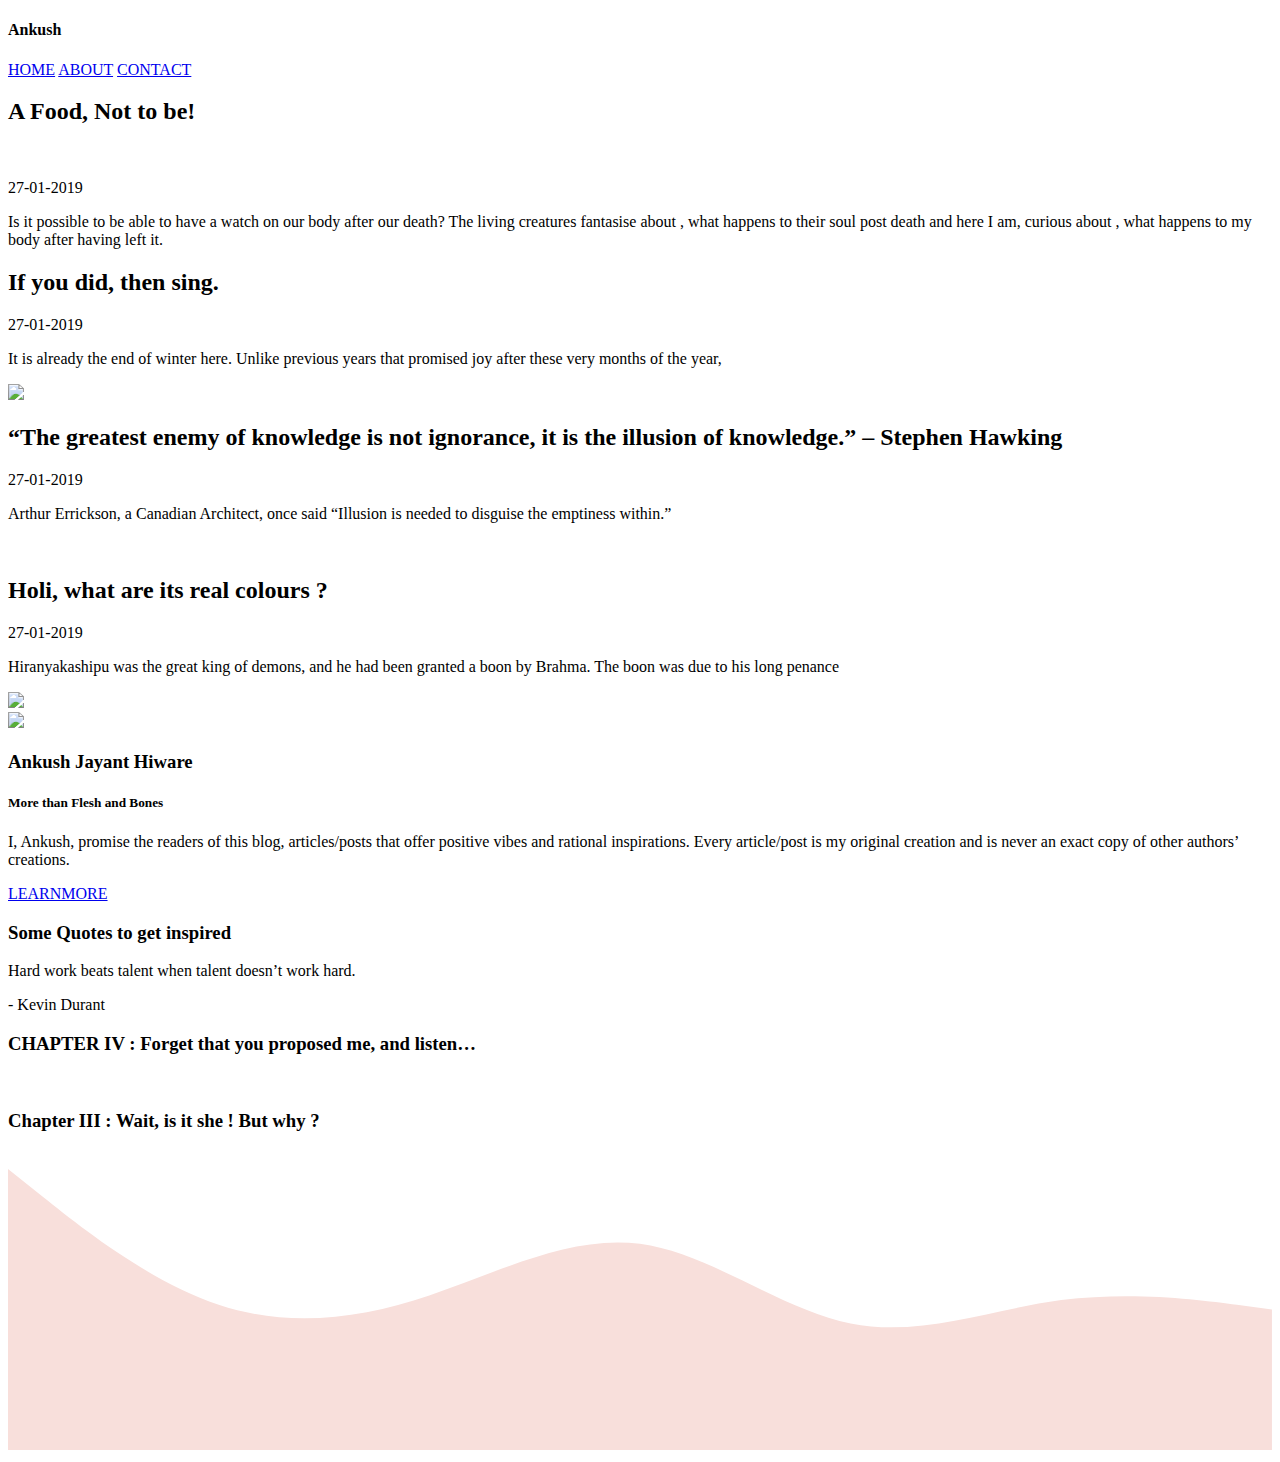
==== index.html @ 95fefa55 "Rename responsive_nav.html to index.html" ====
<!DOCTYPE html>
<html lang="en">
<head>
    <meta charset="UTF-8">
    <meta name="viewport" content="width=device-width, initial-scale=1.0">
    <title>HOME</title>
    <link rel="stylesheet" href="responsive_nav_style.css">
    <style>
        @import url('https://fonts.googleapis.com/css2?family=Raleway:wght@400;500&family=Sacramento&family=Work+Sans&display=swap');
    </style>
</head>
<body>
    <div class="content">
        <header>
            <div class="navbar container-flex" >
                <div class="logo">
                    <h4>Ankush</h4>
                    <!-- <p class="subtitle">A Blog Exploring Minimilism In Life</p> -->
                </div>
                <nav>
                        <a href="#">HOME</a>
                        <a href="#">ABOUT</a>
                        <a href="#">CONTACT</a>
                </nav>
            </div>

        </header>
        
        <div class="container container-flex">
            <main role="main">
                <article class="article-featured">
                    <h2 class="article-featured-title">
                        A Food, Not to be!
                    </h2>
                    <img src=".\blog project\img\feat_img.png" alt="" class="article-feat-image" >
                    <p class="article-featured-info">
                        27-01-2019
                    </p>
                    <p class="article-body ">
                        Is it possible to be able to have a watch on our body after our death? 
                        The living creatures fantasise about ,
                        what happens to their soul post death and here I am, curious about ,
                        what happens to my body after having left it.
                    </p> 
                    <a class="links" href="#" class="article-readmore"> </a>
                </article>
                <article class="article-recent">
                    <div class="article-recent-main ">
                        <h2 class="title article-title">
                            If you did, then sing.
                        </h2>
                        <p class="article-info">
                            27-01-2019
                        </p>
                        <p class="article-body ">
                            It is already the end of winter here.
                            Unlike previous years that promised joy after these very months of the year, 
                        </p> 

                    </div>
                    <div class="article-recent-secondary">
                        <img src=".\blog project\img\sing.png"  class="article-image">

                        
                    </div>
                </article>
                <article class="article-recent">
                    <div class="article-recent-main ">
                        <h2 class="title article-title">
                            “The greatest enemy of knowledge is not ignorance, 
                            it is the illusion of knowledge.” – Stephen Hawking
                        </h2>
                        <p class="article-info">
                            27-01-2019
                        </p>
                        <p class="article-body ">
                            Arthur Errickson, a Canadian Architect,
                            once said “Illusion is needed to disguise the emptiness within.”     
                        </p> 

                    </div>
                    <div class="article-recent-secondary">
                        <img src=".\blog project\img\book.png" alt="" class="article-image">
                       
                        
                    </div>

                </article>
                <article class="article-recent">
                    <div class="article-recent-main ">
                        <h2 class="title article-title">
                            Holi, what are its real colours ?
                        </h2>
                        <p class="article-info">
                            27-01-2019
                        </p>
                        
                        <p class="article-body ">
                            Hiranyakashipu was the great king of demons,
                            and he had been granted a boon by Brahma. The boon was due to his long penance     
                        </p> 

                    </div>
                    <div class="article-recent-secondary">
                        <img src=".\blog project\img\holi.png" class="article-image">
 
                    </div>
                </article>
            </main>

            <aside class="sidebar">
                <!-- <div class="sidebar-widget">
                    <!-- <h2 class="widget-title"></h2> -->
                    <!-- <img src="#" alt="">
                    <p class="widget-body"></p>
                </div> --> 
                <div class="sidebar-widget">
                    <div class="author-info">
                        <img class="author-img" src=".\blog project\img\author.png" >
                        <h3 class="title author-info-name">
                            Ankush Jayant Hiware
                        </h3>
                        <h5 class=" author-info-tagline">
                            More than Flesh and Bones
                        </h5>
                        <p class="content auhtor-info-content">
                            I, Ankush, promise the readers of this blog,
                            articles/posts that offer positive vibes and rational inspirations. 
                            Every article/post is my original creation and is never an exact copy of other authors’ creations.
                        </p>
                        <a class="links" href="#">LEARNMORE</a>

                    </div>
                    <div class="quote">
                        <h3 class="title widget-title">
                            Some Quotes to get inspired
                        </h3>
                        <p class=" content sidebar-widget-quote-content">
                            Hard work beats talent when talent doesn’t work hard.
                        </p>
                        <p>
                            - Kevin Durant
                        </p>

                    </div>
                    <div class="widget-recent-post">
                        <h3 class="title widget-title">
                            CHAPTER IV : Forget that you proposed me, and listen…
                        </h3>
                        <img src=".\blog project\img\chap4.png" alt="" class="widget-image">
                    </div>
                    <div class="widget-recent-post">
                        <h3 class="title widget-title">
                            Chapter III : Wait, is it she ! But why ?
                        </h3>
                        <img src=".\blog project\img\chap3.png" alt="" class="widget-image">
                    </div>
                    <!-- <div class="widget-recent-post">
                        <h3 class="widget-recent-post-title"></h3>
                        <img src="" alt="" class="widget-image">
                    </div> -->
                </div>
            </aside>


        </div>
    </div>
<div class="footer-bg">
        <footer>
    
            <svg xmlns="http://www.w3.org/2000/svg" viewBox="0 0 1440 320"><path fill="#F8DFDB" fill-opacity="1" d="M0,0L40,32C80,64,160,128,240,154.7C320,181,400,171,480,144C560,117,640,75,720,85.3C800,96,880,160,960,176C1040,192,1120,160,1200,149.3C1280,139,1360,149,1400,154.7L1440,160L1440,320L1400,320C1360,320,1280,320,1200,320C1120,320,1040,320,960,320C880,320,800,320,720,320C640,320,560,320,480,320C400,320,320,320,240,320C160,320,80,320,40,320L0,320Z"></path></svg>
            
           
        </footer>
     
    
</div>

    
    
</body>

</html>
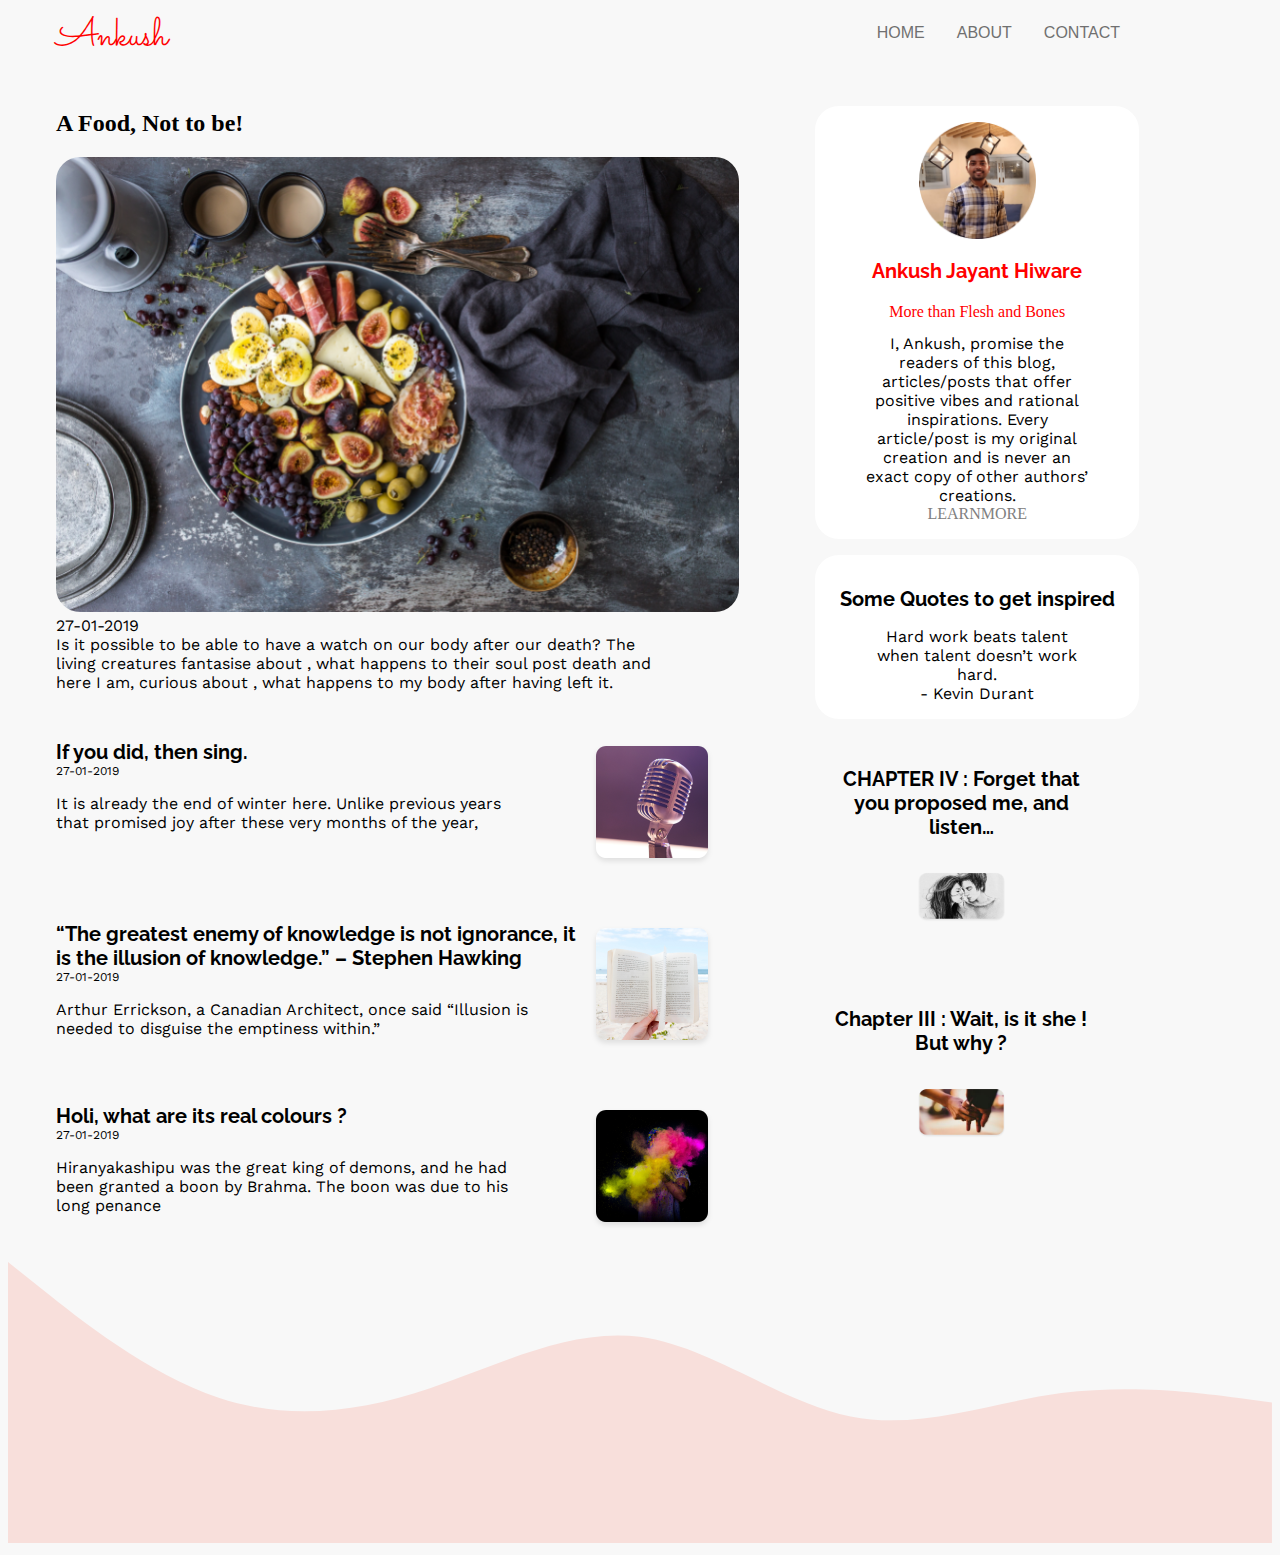
==== commit 746f5903: "Update index.html" ====
--- a/index.html
+++ b/index.html
@@ -32,7 +32,7 @@
                     <h2 class="article-featured-title">
                         A Food, Not to be!
                     </h2>
-                    <img src=".\blog project\img\feat_img.png" alt="" class="article-feat-image" >
+                    <img src="feat_img.png" alt="" class="article-feat-image" >
                     <p class="article-featured-info">
                         27-01-2019
                     </p>
@@ -59,7 +59,7 @@
 
                     </div>
                     <div class="article-recent-secondary">
-                        <img src=".\blog project\img\sing.png"  class="article-image">
+                        <img src="sing.png"  class="article-image">
 
                         
                     </div>
@@ -80,7 +80,7 @@
 
                     </div>
                     <div class="article-recent-secondary">
-                        <img src=".\blog project\img\book.png" alt="" class="article-image">
+                        <img src="book.png" alt="" class="article-image">
                        
                         
                     </div>
@@ -102,7 +102,7 @@
 
                     </div>
                     <div class="article-recent-secondary">
-                        <img src=".\blog project\img\holi.png" class="article-image">
+                        <img src="holi.png" class="article-image">
  
                     </div>
                 </article>
@@ -116,7 +116,7 @@
                 </div> --> 
                 <div class="sidebar-widget">
                     <div class="author-info">
-                        <img class="author-img" src=".\blog project\img\author.png" >
+                        <img class="author-img" src="author.png" >
                         <h3 class="title author-info-name">
                             Ankush Jayant Hiware
                         </h3>
@@ -147,13 +147,13 @@
                         <h3 class="title widget-title">
                             CHAPTER IV : Forget that you proposed me, and listen…
                         </h3>
-                        <img src=".\blog project\img\chap4.png" alt="" class="widget-image">
+                        <img src="chap4.png" alt="" class="widget-image">
                     </div>
                     <div class="widget-recent-post">
                         <h3 class="title widget-title">
                             Chapter III : Wait, is it she ! But why ?
                         </h3>
-                        <img src=".\blog project\img\chap3.png" alt="" class="widget-image">
+                        <img src="chap3.png" alt="" class="widget-image">
                     </div>
                     <!-- <div class="widget-recent-post">
                         <h3 class="widget-recent-post-title"></h3>
--- a/responsive_nav_style.css
+++ b/responsive_nav_style.css
@@ -0,0 +1,282 @@
+body{
+    background-color: #f8f8f8;
+}
+.content{
+    margin:0 2rem;
+}
+
+.container{
+    max-width: 1920px;
+    
+    
+    
+   
+    /* display: flex;
+    align-items: flex-start;
+    margin: auto;
+    justify-content: center; */
+}
+main{
+   
+    width: 65%;
+ 
+}
+article{
+    padding: 1.5rem 0;
+}
+aside{
+    
+    width: 25%;
+
+}
+
+
+/* typography */
+h4{
+    font-family:'Sacramento', cursive;
+    color: #FF0000;
+    font-weight: 580;
+    font-size: 2.5rem;
+    margin: 0;
+
+}
+
+.title{
+    font-family: 'Raleway', sans-serif;
+    font-size: 1.25rem;
+    /* font-weight: 500; */
+}
+p{
+    margin: 0;
+    font-family: 'Work Sans', sans-serif;
+    font-size: 1rem;
+    
+}
+.article-featured-title{
+    font-size: 1.5rem;
+
+}
+
+.author-info-name{
+   
+    color: #FF0000;
+}
+.author-info-tagline{
+   
+    color: #FF0000;
+}
+/* 
+
+/* navbar section */
+
+header{
+    background-color: #f8f8f8;
+}
+
+.navbar{
+    width:90%;
+    margin-left:2em;
+    justify-content: space-between;
+    /* text-align: center; */
+}
+.container-flex{
+    display: flex;
+    margin: 0 1rem;
+    align-items: flex-start;
+}
+
+
+
+nav{
+    margin-left:2em;
+    padding: 1em 1em;
+    display: flex;
+    justify-content: space-between;
+}
+
+nav a{
+    font-family:-apple-system, BlinkMacSystemFont, 'Segoe UI', Roboto, Oxygen, Ubuntu, Cantarell, 'Open Sans', 'Helvetica Neue', sans-serif;
+    color: #707070;
+    text-decoration: none; 
+    margin-left: 2rem;
+    
+
+}
+a:hover,
+a:focus
+{
+    color: #FF0000;
+    text-decoration: none;
+}
+/* .subtitle{
+    font-family:-apple-system, BlinkMacSystemFont, 'Segoe UI', Roboto, Oxygen, Ubuntu, Cantarell, 'Open Sans', 'Helvetica Neue', sans-serif;
+    color: #1792d2;
+    font-weight:900;
+    font-size: 0.7rem;
+    margin-bottom: 1rem;
+
+} */
+
+
+/* blog-content */
+/* main{
+    margin: 1.5rem;
+    width:70%;
+
+} */
+
+img{
+    border-radius: 0.5em;
+    max-width: 100%;
+    display: inline;
+    
+}
+.article-featured{
+    width: 90%;
+}
+.article-feat-image{
+    width: 100%;
+    max-width: 700px;
+    
+    border-radius: 1.5em;
+}
+.article-body{
+    width:90%;
+}
+
+
+.links{
+    text-decoration: none;
+    color: gray;
+    
+}
+.article-recent{
+    display: flex;
+    
+}
+.article-recent-main{
+    width:70%;
+
+}
+.article-recent-secondary{
+    width:25%;
+}
+.article-title{
+    margin: 0;
+}
+.article-info{
+    font-size: 0.75rem;
+    margin-bottom: 1rem;
+
+}
+.article-image{
+    width:100%;
+    max-width: 130px;
+}
+.sidebar-widget{
+    padding: 1.5rem 0;
+    text-align: cente
+}
+
+.author-info{
+    width:100%;
+    text-align: center;
+    background-color: white;
+    border-radius: 1.5rem;
+    margin: 1rem 0;
+    padding: 1em;
+   
+}
+.author-info-tagline{
+    margin: 0.8em 0;
+    font-weight: 400;
+    font-size: 1rem;
+
+}
+.author-img{
+    width:40%;
+    display: block;
+    margin: 0 auto;
+}
+.widget-image{
+    width:35%;
+    margin: 0 auto;
+    padding: 1rem;
+}
+.quote{
+    width: 100%;
+    background-color: white;
+    border-radius: 1.5rem;
+    margin: 1rem 0;
+    padding: 1em;
+    text-align: center;
+}
+.widget-title{
+    margin: 0.8em 0;
+
+}
+.widget-recent-post{
+    width: 100;
+    margin: 1rem 0;
+    padding: 1em;
+    text-align: center;
+}
+@media (max-width:660px){
+    body{
+        background-color: #f8f8f8;
+    }
+    main{
+        width:85%;
+        margin-left: auto;
+        margin-right: auto;
+    }
+    aside{
+        width:85%;
+        margin-left: auto;
+        margin-right: auto;
+    }
+
+
+   .container-flex{
+        flex-direction: column;
+        
+        align-items: center;
+       
+
+    }
+    .article-recent{
+        flex-direction: column-reverse;
+        align-items: center;
+        
+    }
+    .article-recent-secondary{
+        width:70%;
+        border-radius: 1em;
+    }
+
+    h4{
+        text-align: center;
+    }
+
+    nav{
+        margin: auto;
+        
+        flex-direction: column;
+    }
+    nav a{
+        margin:auto;
+    }
+    .author-info{
+        width: 80%;
+        margin: auto;
+        padding: auto;
+    }
+
+   
+}
+
+
+.footer-bg{
+    background-color: #f8f8f8;
+
+}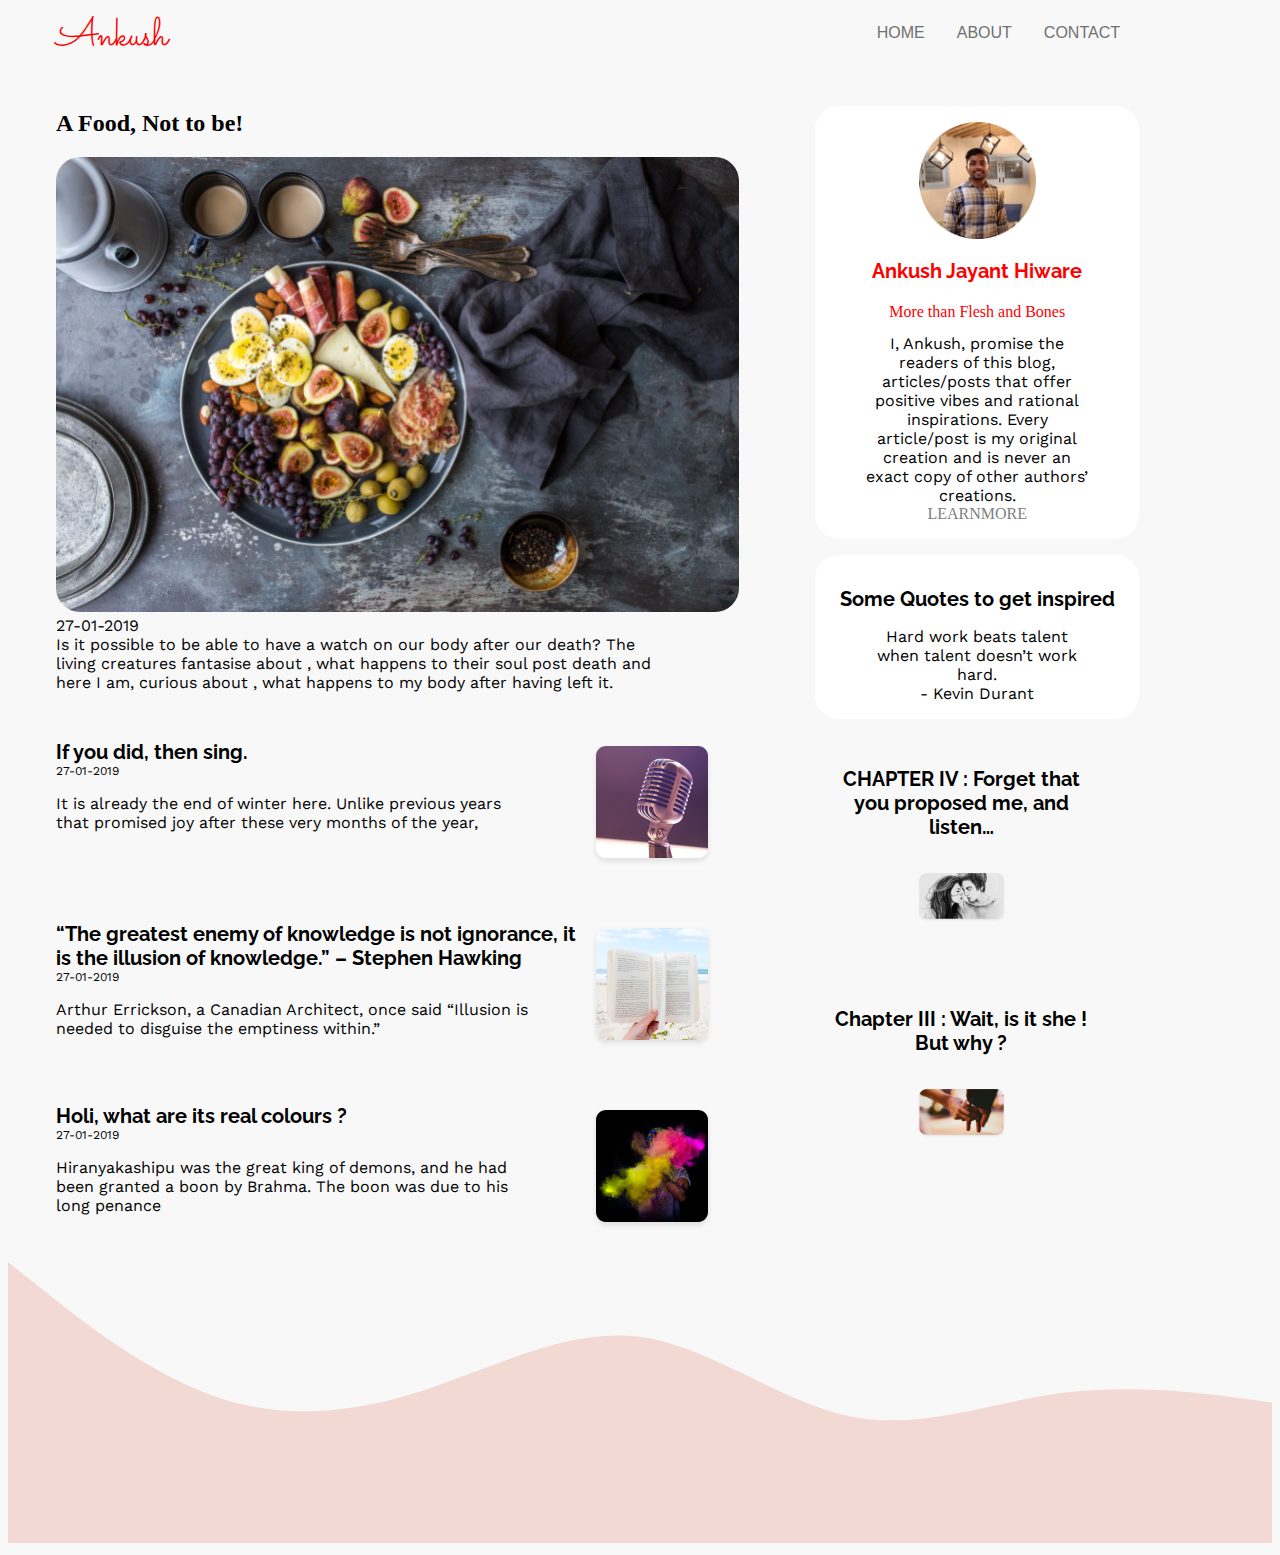
==== commit 8d04ed28: "Update index.html" ====
--- a/index.html
+++ b/index.html
@@ -168,7 +168,7 @@
 <div class="footer-bg">
         <footer>
     
-            <svg xmlns="http://www.w3.org/2000/svg" viewBox="0 0 1440 320"><path fill="#F8DFDB" fill-opacity="1" d="M0,0L40,32C80,64,160,128,240,154.7C320,181,400,171,480,144C560,117,640,75,720,85.3C800,96,880,160,960,176C1040,192,1120,160,1200,149.3C1280,139,1360,149,1400,154.7L1440,160L1440,320L1400,320C1360,320,1280,320,1200,320C1120,320,1040,320,960,320C880,320,800,320,720,320C640,320,560,320,480,320C400,320,320,320,240,320C160,320,80,320,40,320L0,320Z"></path></svg>
+            <svg xmlns="http://www.w3.org/2000/svg" viewBox="0 0 1440 320"><path fill="#F2D9D4" fill-opacity="1" d="M0,0L40,32C80,64,160,128,240,154.7C320,181,400,171,480,144C560,117,640,75,720,85.3C800,96,880,160,960,176C1040,192,1120,160,1200,149.3C1280,139,1360,149,1400,154.7L1440,160L1440,320L1400,320C1360,320,1280,320,1200,320C1120,320,1040,320,960,320C880,320,800,320,720,320C640,320,560,320,480,320C400,320,320,320,240,320C160,320,80,320,40,320L0,320Z"></path></svg>
             
            
         </footer>
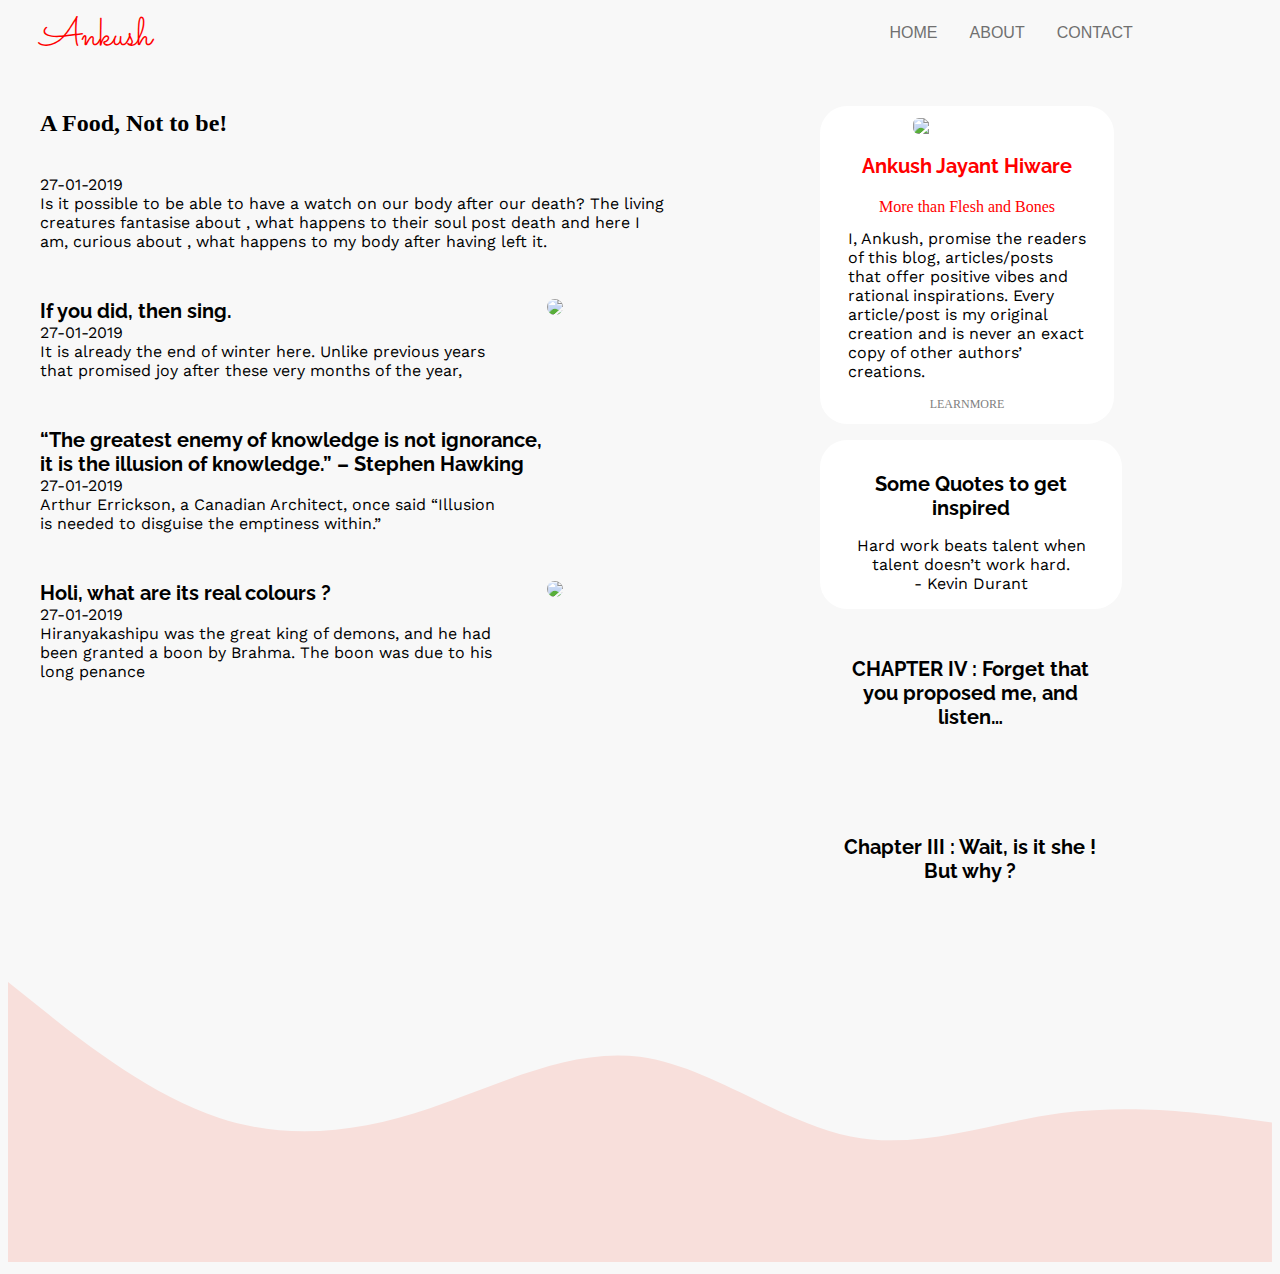
==== commit 8f83910d: "margin-width changes" ====
--- a/index.html
+++ b/index.html
@@ -6,7 +6,8 @@
     <title>HOME</title>
     <link rel="stylesheet" href="responsive_nav_style.css">
     <style>
-        @import url('https://fonts.googleapis.com/css2?family=Raleway:wght@400;500&family=Sacramento&family=Work+Sans&display=swap');
+        
+        @import url('https://fonts.googleapis.com/css2?family=Raleway:wght@300;400;500&family=Sacramento&family=Work+Sans&display=swap');
     </style>
 </head>
 <body>
@@ -28,11 +29,11 @@
         
         <div class="container container-flex">
             <main role="main">
-                <article class="article-featured">
+                <article class="article article-featured">
                     <h2 class="article-featured-title">
                         A Food, Not to be!
                     </h2>
-                    <img src="feat_img.png" alt="" class="article-feat-image" >
+                    <img src=".\blog project\img\feat_img.png" alt="" class="article-feat-image" >
                     <p class="article-featured-info">
                         27-01-2019
                     </p>
@@ -44,7 +45,7 @@
                     </p> 
                     <a class="links" href="#" class="article-readmore"> </a>
                 </article>
-                <article class="article-recent">
+                <article class="article article-recent">
                     <div class="article-recent-main ">
                         <h2 class="title article-title">
                             If you did, then sing.
@@ -59,12 +60,12 @@
 
                     </div>
                     <div class="article-recent-secondary">
-                        <img src="sing.png"  class="article-image">
+                        <img src=".\blog project\img\sing.png"  class="article-image">
 
                         
                     </div>
                 </article>
-                <article class="article-recent">
+                <article class="article article-recent">
                     <div class="article-recent-main ">
                         <h2 class="title article-title">
                             “The greatest enemy of knowledge is not ignorance, 
@@ -80,13 +81,13 @@
 
                     </div>
                     <div class="article-recent-secondary">
-                        <img src="book.png" alt="" class="article-image">
+                        <img src=".\blog project\img\book.png" alt="" class="article-image">
                        
                         
                     </div>
 
                 </article>
-                <article class="article-recent">
+                <article class="article article-recent">
                     <div class="article-recent-main ">
                         <h2 class="title article-title">
                             Holi, what are its real colours ?
@@ -102,7 +103,7 @@
 
                     </div>
                     <div class="article-recent-secondary">
-                        <img src="holi.png" class="article-image">
+                        <img src=".\blog project\img\holi.png" class="article-image">
  
                     </div>
                 </article>
@@ -116,7 +117,7 @@
                 </div> --> 
                 <div class="sidebar-widget">
                     <div class="author-info">
-                        <img class="author-img" src="author.png" >
+                        <img class="author-img" src=".\blog project\img\author.png" >
                         <h3 class="title author-info-name">
                             Ankush Jayant Hiware
                         </h3>
@@ -129,6 +130,7 @@
                             Every article/post is my original creation and is never an exact copy of other authors’ creations.
                         </p>
                         <a class="links" href="#">LEARNMORE</a>
+                        
 
                     </div>
                     <div class="quote">
@@ -147,13 +149,13 @@
                         <h3 class="title widget-title">
                             CHAPTER IV : Forget that you proposed me, and listen…
                         </h3>
-                        <img src="chap4.png" alt="" class="widget-image">
+                        <img src=".\blog project\img\chap4.png" alt="" class="widget-image">
                     </div>
                     <div class="widget-recent-post">
                         <h3 class="title widget-title">
                             Chapter III : Wait, is it she ! But why ?
                         </h3>
-                        <img src="chap3.png" alt="" class="widget-image">
+                        <img src=".\blog project\img\chap3.png" alt="" class="widget-image">
                     </div>
                     <!-- <div class="widget-recent-post">
                         <h3 class="widget-recent-post-title"></h3>
@@ -168,7 +170,7 @@
 <div class="footer-bg">
         <footer>
     
-            <svg xmlns="http://www.w3.org/2000/svg" viewBox="0 0 1440 320"><path fill="#F2D9D4" fill-opacity="1" d="M0,0L40,32C80,64,160,128,240,154.7C320,181,400,171,480,144C560,117,640,75,720,85.3C800,96,880,160,960,176C1040,192,1120,160,1200,149.3C1280,139,1360,149,1400,154.7L1440,160L1440,320L1400,320C1360,320,1280,320,1200,320C1120,320,1040,320,960,320C880,320,800,320,720,320C640,320,560,320,480,320C400,320,320,320,240,320C160,320,80,320,40,320L0,320Z"></path></svg>
+            <svg xmlns="http://www.w3.org/2000/svg" viewBox="0 0 1440 320"><path fill="#F8DFDB" fill-opacity="1" d="M0,0L40,32C80,64,160,128,240,154.7C320,181,400,171,480,144C560,117,640,75,720,85.3C800,96,880,160,960,176C1040,192,1120,160,1200,149.3C1280,139,1360,149,1400,154.7L1440,160L1440,320L1400,320C1360,320,1280,320,1200,320C1120,320,1040,320,960,320C880,320,800,320,720,320C640,320,560,320,480,320C400,320,320,320,240,320C160,320,80,320,40,320L0,320Z"></path></svg>
             
            
         </footer>
@@ -180,4 +182,4 @@
     
 </body>
 
-</html>
+</html>--- a/responsive_nav_style.css
+++ b/responsive_nav_style.css
@@ -2,7 +2,7 @@
     background-color: #f8f8f8;
 }
 .content{
-    margin:0 2rem;
+    margin:0 1rem;
 }
 
 .container{
@@ -148,27 +148,25 @@
 .links{
     text-decoration: none;
     color: gray;
-    
+    border-radius: 3em;
+    margin: 1em 0;
+    text-align: left;
 }
 .article-recent{
     display: flex;
     
 }
 .article-recent-main{
-    width:70%;
+    width:65%;
 
 }
 .article-recent-secondary{
-    width:25%;
+    width:30%;
 }
 .article-title{
     margin: 0;
 }
-.article-info{
-    font-size: 0.75rem;
-    margin-bottom: 1rem;
-
-}
+
 .article-image{
     width:100%;
     max-width: 130px;
@@ -180,9 +178,11 @@
 
 .author-info{
     width:100%;
-    text-align: center;
+    max-width: 270px;
+    text-align:center;
+    font-size: 0.75rem;
     background-color: white;
-    border-radius: 1.5rem;
+    border-radius: 1.7rem;
     margin: 1rem 0;
     padding: 1em;
    
@@ -198,15 +198,20 @@
     display: block;
     margin: 0 auto;
 }
+.auhtor-info-content{
+    text-align: left;
+    margin-bottom: 1em;
+}
 .widget-image{
-    width:35%;
+    width:55%;
     margin: 0 auto;
-    padding: 1rem;
+    padding: 0.7rem;
 }
 .quote{
     width: 100%;
+    max-width: 270px;
     background-color: white;
-    border-radius: 1.5rem;
+    border-radius: 1.7rem;
     margin: 1rem 0;
     padding: 1em;
     text-align: center;
@@ -226,14 +231,17 @@
         background-color: #f8f8f8;
     }
     main{
-        width:85%;
+        width:90%;
         margin-left: auto;
         margin-right: auto;
     }
     aside{
-        width:85%;
+        width:90%;
         margin-left: auto;
         margin-right: auto;
+    }
+    .title{
+        font-size: 1rem;
     }
 
 
@@ -244,14 +252,17 @@
        
 
     }
+
     .article-recent{
-        flex-direction: column-reverse;
+        
         align-items: center;
         
     }
+    .article{
+        border-radius: 1em;
+    }
     .article-recent-secondary{
-        width:70%;
-        border-radius: 1em;
+        width: 70px;
     }
 
     h4{
@@ -267,9 +278,18 @@
         margin:auto;
     }
     .author-info{
-        width: 80%;
+        width: 90%;
+        margin: 1rem auto;
+        padding: auto;
+        text-align:center;
+    }
+    .quote{
+        width: 90%;
         margin: auto;
         padding: auto;
+        text-align:center;
+    }
+
     }
 
    
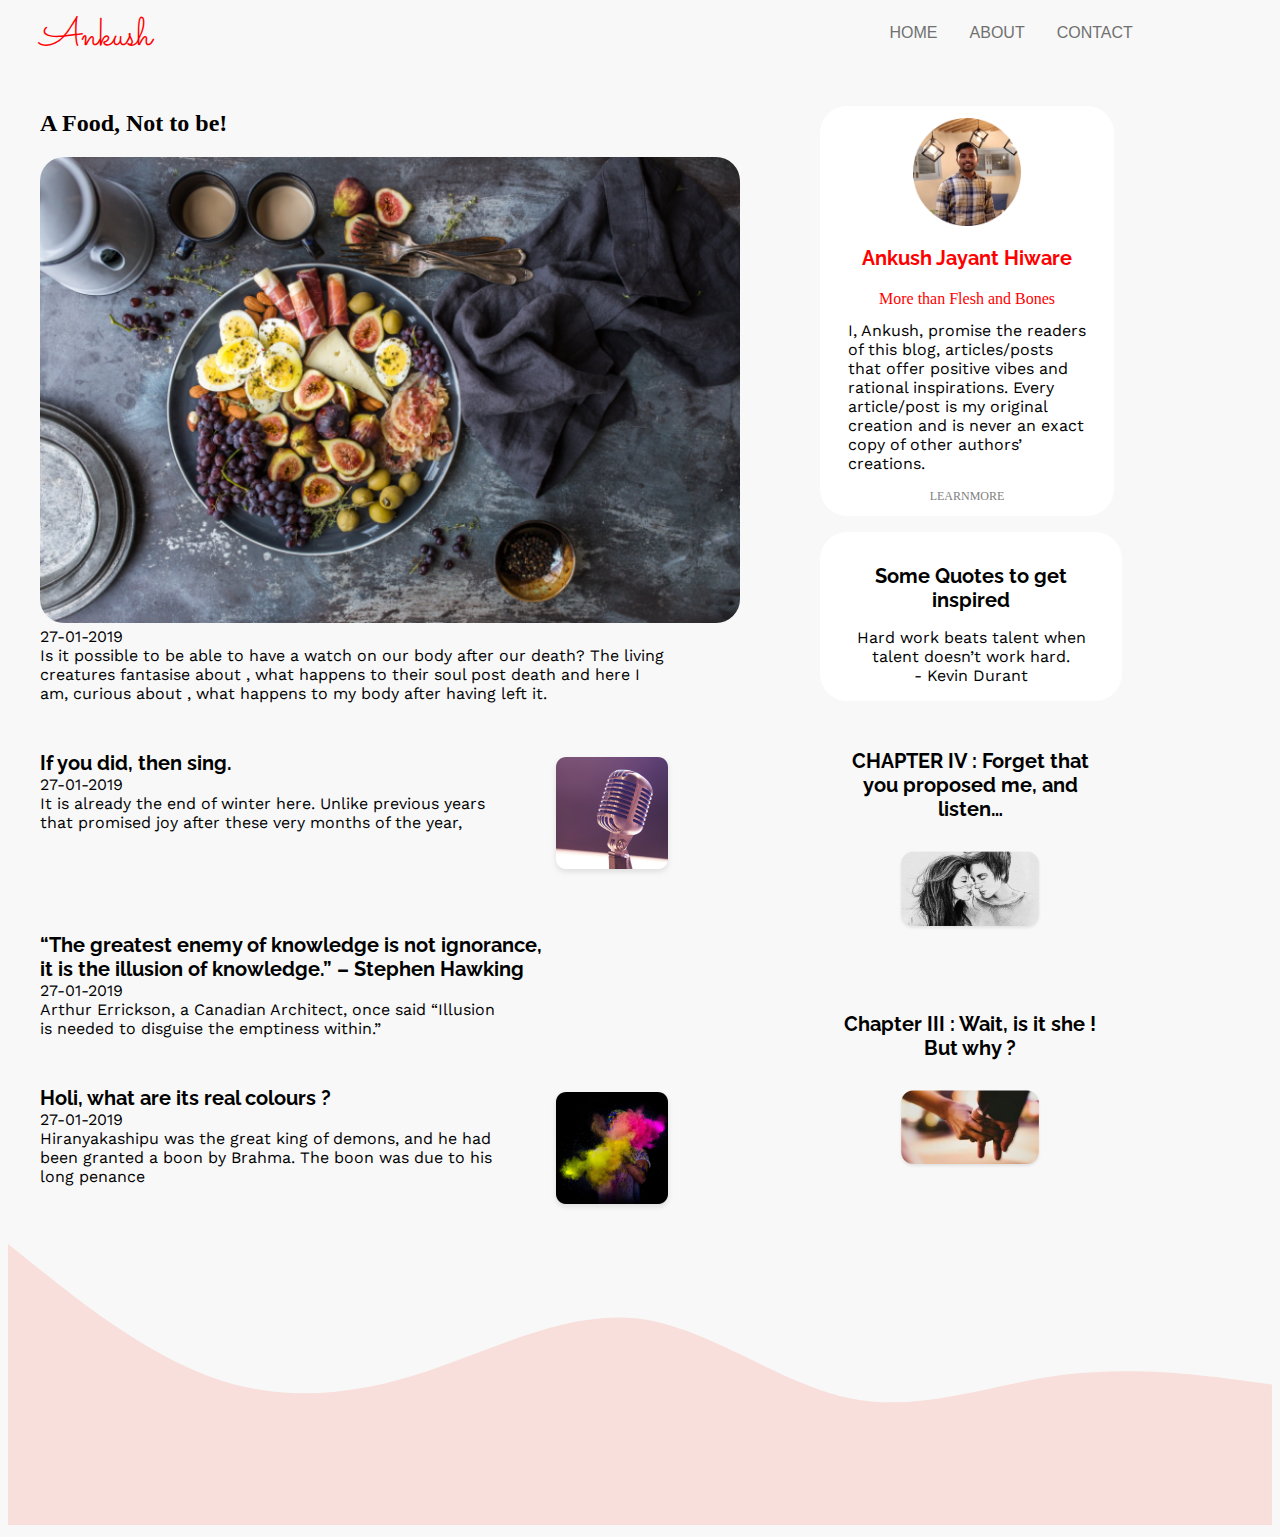
==== commit f784ccfd: "margin-width-changes2" ====
--- a/index.html
+++ b/index.html
@@ -33,7 +33,7 @@
                     <h2 class="article-featured-title">
                         A Food, Not to be!
                     </h2>
-                    <img src=".\blog project\img\feat_img.png" alt="" class="article-feat-image" >
+                    <img src="feat_img.png" alt="" class="article-feat-image" >
                     <p class="article-featured-info">
                         27-01-2019
                     </p>
@@ -60,7 +60,7 @@
 
                     </div>
                     <div class="article-recent-secondary">
-                        <img src=".\blog project\img\sing.png"  class="article-image">
+                        <img src="sing.png"  class="article-image">
 
                         
                     </div>
@@ -103,7 +103,7 @@
 
                     </div>
                     <div class="article-recent-secondary">
-                        <img src=".\blog project\img\holi.png" class="article-image">
+                        <img src="holi.png" class="article-image">
  
                     </div>
                 </article>
@@ -117,7 +117,7 @@
                 </div> --> 
                 <div class="sidebar-widget">
                     <div class="author-info">
-                        <img class="author-img" src=".\blog project\img\author.png" >
+                        <img class="author-img" src="author.png" >
                         <h3 class="title author-info-name">
                             Ankush Jayant Hiware
                         </h3>
@@ -149,13 +149,13 @@
                         <h3 class="title widget-title">
                             CHAPTER IV : Forget that you proposed me, and listen…
                         </h3>
-                        <img src=".\blog project\img\chap4.png" alt="" class="widget-image">
+                        <img src="chap4.png" alt="" class="widget-image">
                     </div>
                     <div class="widget-recent-post">
                         <h3 class="title widget-title">
                             Chapter III : Wait, is it she ! But why ?
                         </h3>
-                        <img src=".\blog project\img\chap3.png" alt="" class="widget-image">
+                        <img src="chap3.png" alt="" class="widget-image">
                     </div>
                     <!-- <div class="widget-recent-post">
                         <h3 class="widget-recent-post-title"></h3>
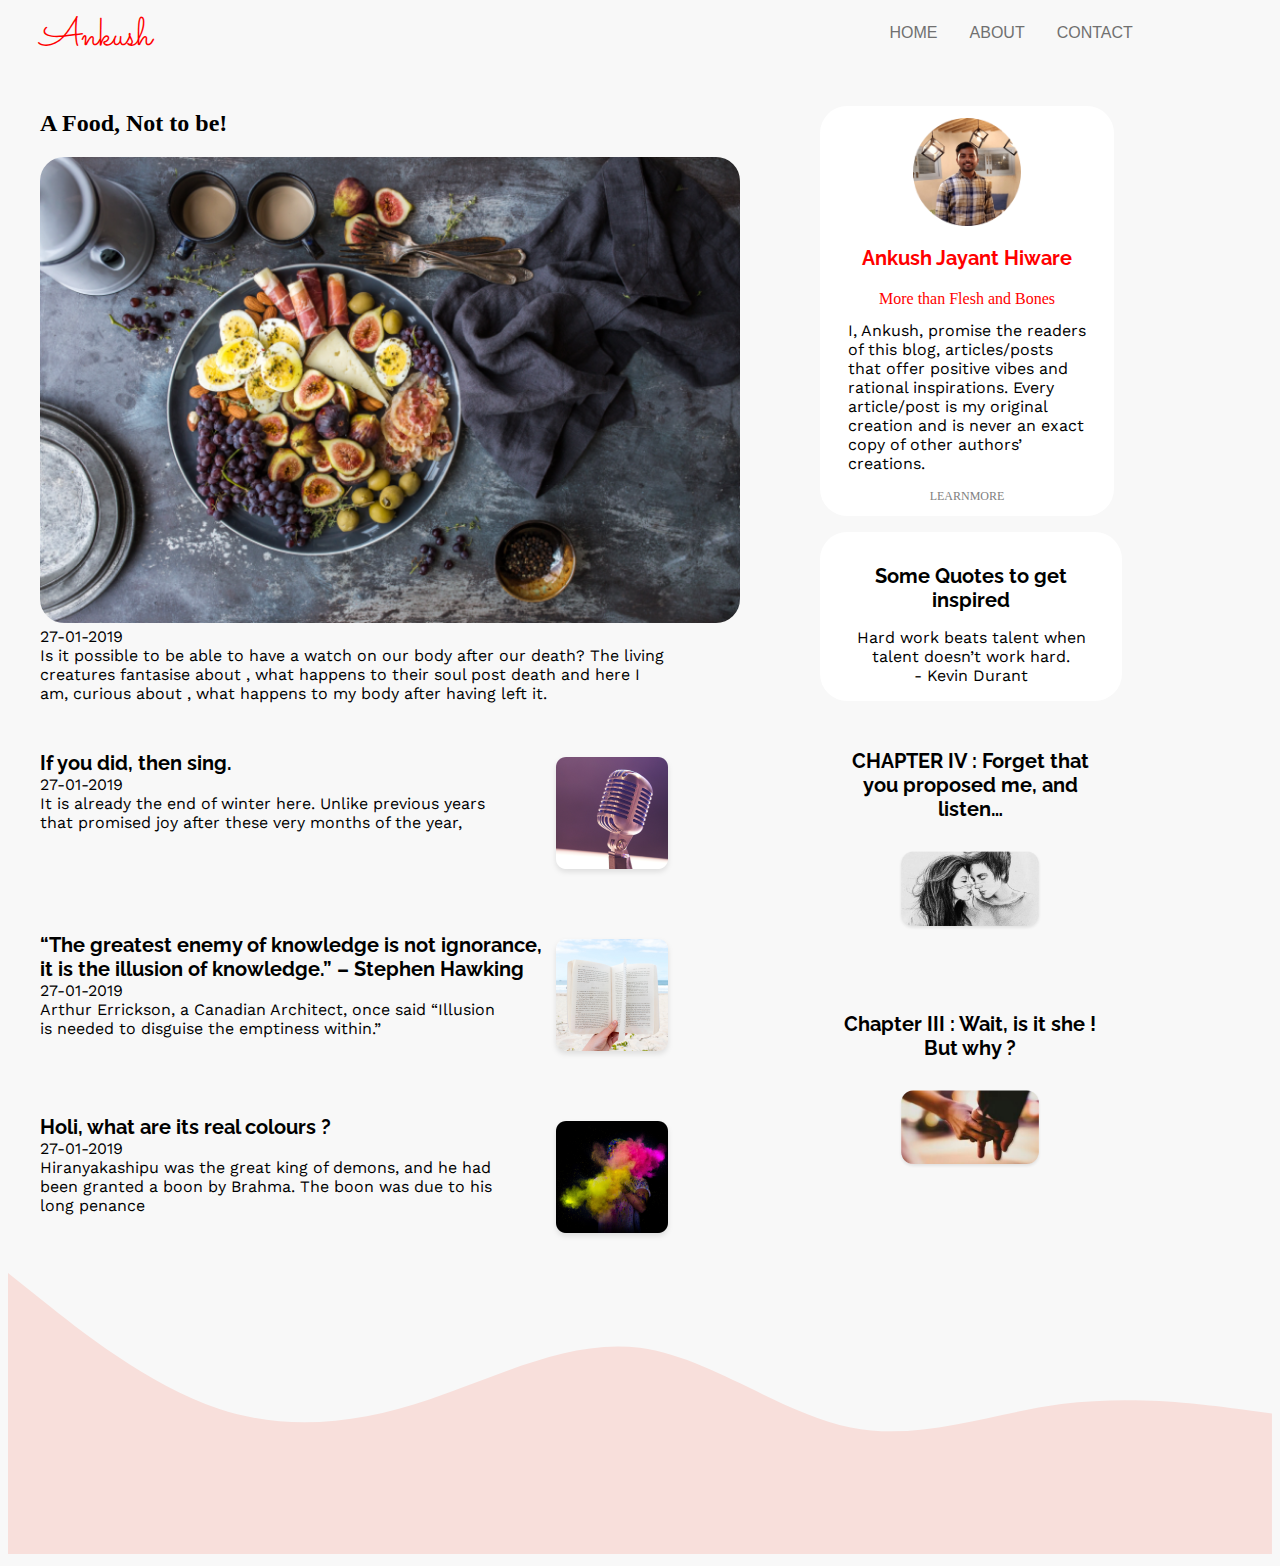
==== commit f4514d82: "Update index.html" ====
--- a/index.html
+++ b/index.html
@@ -81,7 +81,7 @@
 
                     </div>
                     <div class="article-recent-secondary">
-                        <img src=".\blog project\img\book.png" alt="" class="article-image">
+                        <img src="book.png" alt="" class="article-image">
                        
                         
                     </div>
@@ -182,4 +182,4 @@
     
 </body>
 
-</html>+</html>
